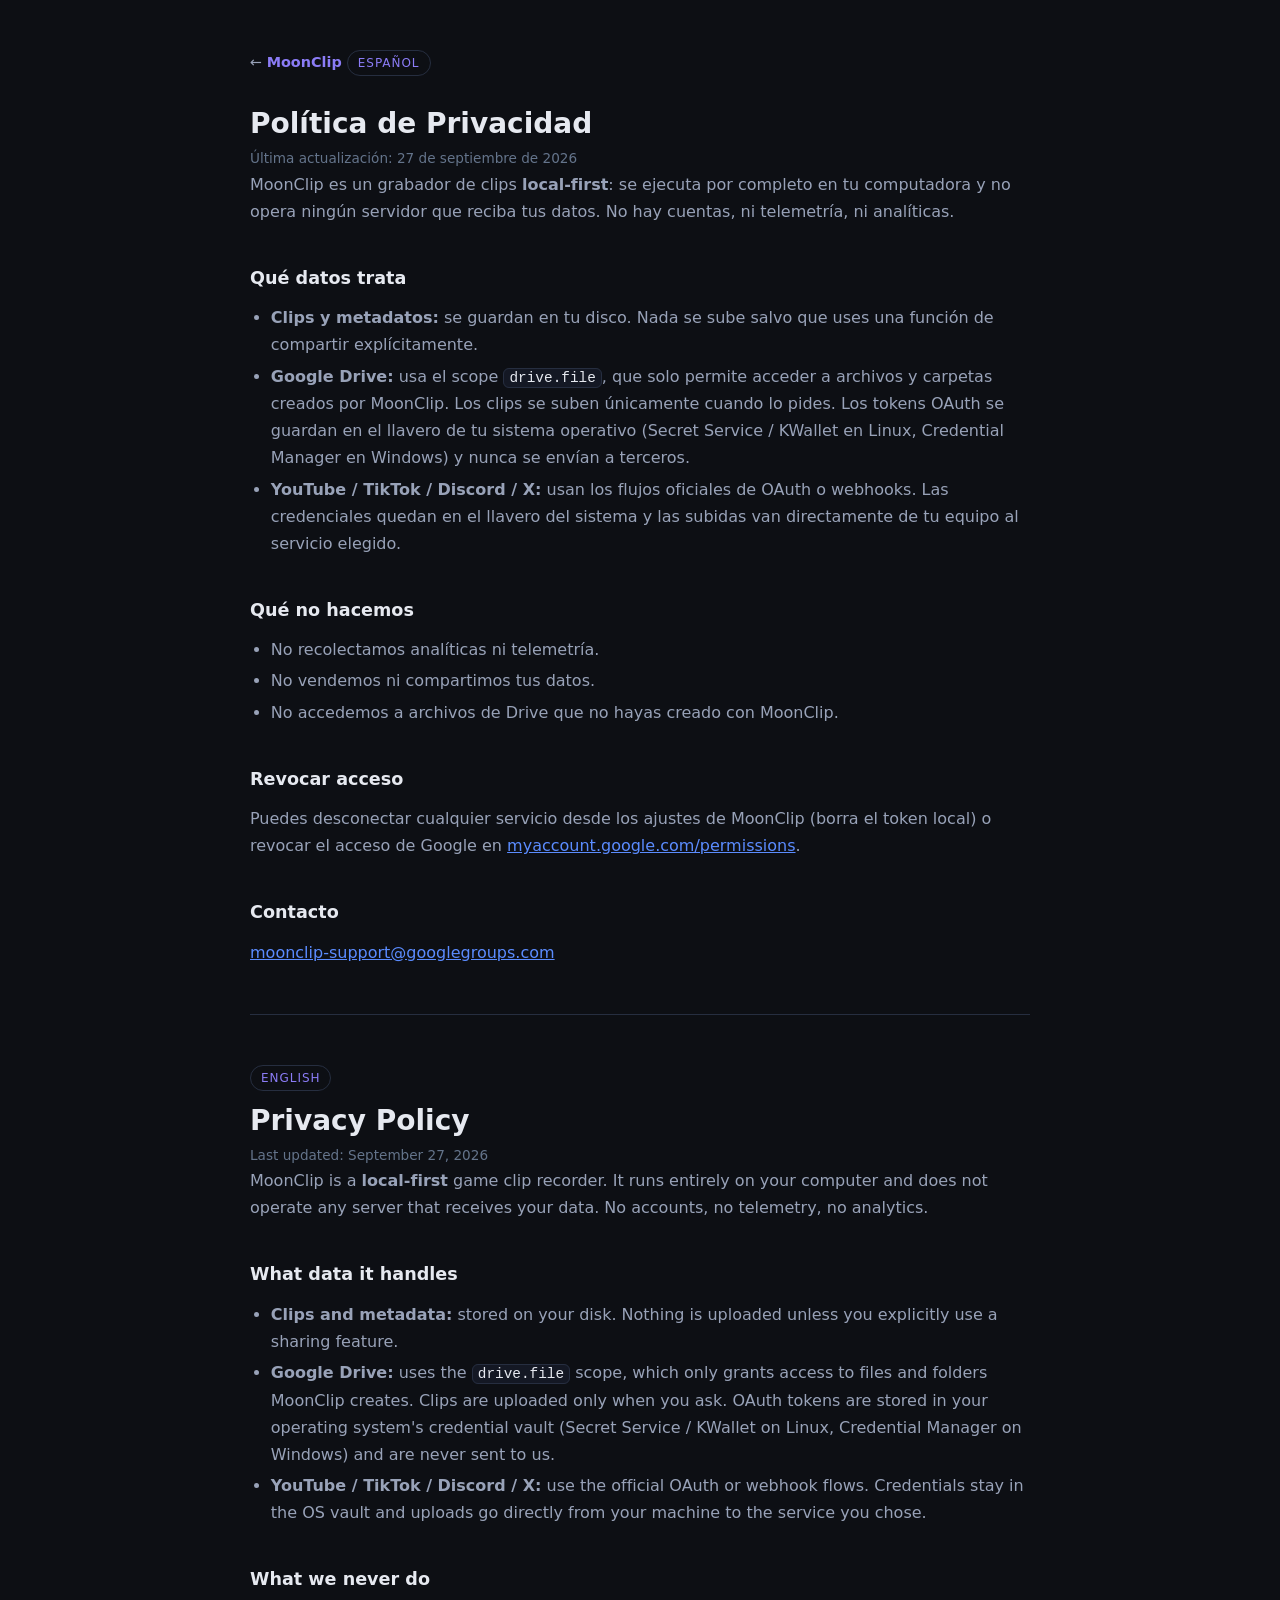
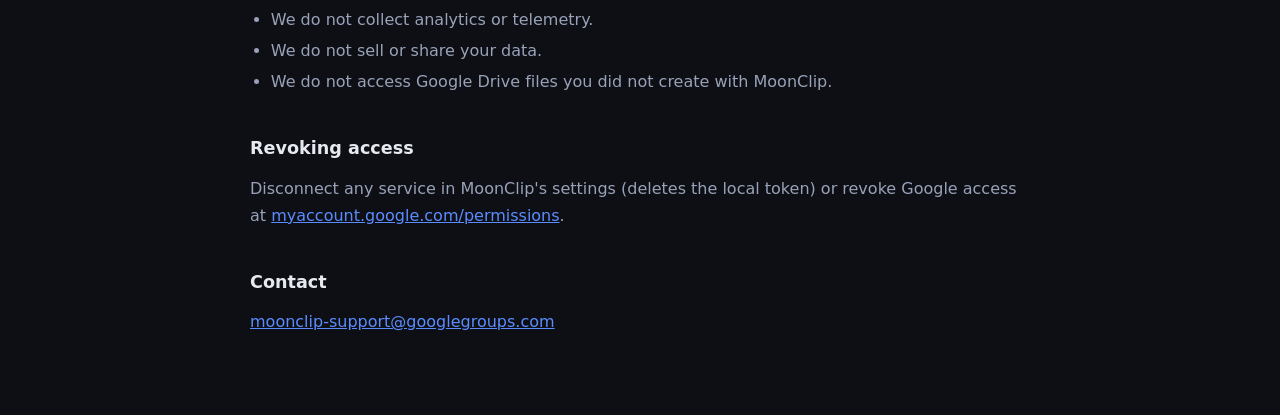
==== privacidad/index.html @ 8f8cb3ee "Politica de privacidad (/privacidad/) + enlace en footer - pagina bilingue ES/EN para el requisito d" ====
<!DOCTYPE html>
<html lang="es">
<head>
  <meta charset="UTF-8">
  <meta name="viewport" content="width=device-width, initial-scale=1.0">
  <title>MoonClip — Política de Privacidad / Privacy Policy</title>
  <meta name="description" content="Política de privacidad de MoonClip: grabador de clips local-first. Sin cuentas, sin telemetría, sin servidores. Privacy policy for MoonClip.">
  <meta name="theme-color" content="#0d0f14">
  <link rel="canonical" href="https://moonclip.souriscg.dev/privacidad/">
  <link rel="icon" type="image/x-icon" href="/assets/images/favicon.ico">
  <style>
    :root {
      --bg: #0d0f14;
      --surface: #141824;
      --border: #262e40;
      --text: #e6e9f0;
      --text-muted: #98a2b8;
      --accent: #8b7cf6;
      --accent-2: #5b8cff;
      --font-sans: system-ui, -apple-system, "Segoe UI", Roboto, "Helvetica Neue", Arial, sans-serif;
    }
    * { box-sizing: border-box; margin: 0; padding: 0; }
    body {
      background: var(--bg);
      color: var(--text);
      font-family: var(--font-sans);
      line-height: 1.7;
      -webkit-font-smoothing: antialiased;
    }
    main { max-width: 820px; margin: 0 auto; padding: 48px 20px 80px; }
    .back {
      display: inline-block;
      margin-bottom: 32px;
      color: var(--text-muted);
      text-decoration: none;
      font-size: 0.9rem;
    }
    .back:hover { color: var(--text); }
    .back strong { color: var(--accent); }
    h1 { font-size: 1.75rem; line-height: 1.25; margin-bottom: 6px; }
    h2 { font-size: 1.1rem; margin: 2.2em 0 0.6em; color: var(--text); }
    h3 { font-size: 1rem; margin: 1.6em 0 0.4em; color: var(--text-muted); text-transform: uppercase; letter-spacing: 0.04em; }
    p, li { color: var(--text-muted); }
    ul { padding-left: 1.3em; margin: 0.4em 0; }
    li { margin: 0.25em 0; }
    a { color: var(--accent-2); }
    code {
      font-family: ui-monospace, SFMono-Regular, Consolas, monospace;
      font-size: 0.9em;
      background: var(--surface);
      border: 1px solid var(--border);
      border-radius: 6px;
      padding: 1px 5px;
      color: var(--text);
    }
    .muted { font-size: 0.85rem; color: #64748b; }
    hr { border: none; border-top: 1px solid var(--border); margin: 3em 0; }
    .lang-label {
      display: inline-block;
      font-size: 0.75rem;
      letter-spacing: 0.08em;
      text-transform: uppercase;
      color: var(--accent);
      border: 1px solid var(--border);
      border-radius: 999px;
      padding: 2px 10px;
      margin-bottom: 12px;
    }
  </style>
</head>
<body>
<main>
  <a class="back" href="/">← <strong>MoonClip</strong></a>

  <span class="lang-label">Español</span>
  <h1>Política de Privacidad</h1>
  <p class="muted">Última actualización: 27 de septiembre de 2026</p>

  <p>MoonClip es un grabador de clips <strong>local-first</strong>: se ejecuta por completo en tu
  computadora y no opera ningún servidor que reciba tus datos. No hay cuentas, ni telemetría,
  ni analíticas.</p>

  <h2>Qué datos trata</h2>
  <ul>
    <li><strong>Clips y metadatos:</strong> se guardan en tu disco. Nada se sube salvo que uses
    una función de compartir explícitamente.</li>
    <li><strong>Google Drive:</strong> usa el scope <code>drive.file</code>, que solo permite
    acceder a archivos y carpetas creados por MoonClip. Los clips se suben únicamente cuando lo
    pides. Los tokens OAuth se guardan en el llavero de tu sistema operativo (Secret Service /
    KWallet en Linux, Credential Manager en Windows) y nunca se envían a terceros.</li>
    <li><strong>YouTube / TikTok / Discord / X:</strong> usan los flujos oficiales de OAuth o
    webhooks. Las credenciales quedan en el llavero del sistema y las subidas van directamente de
    tu equipo al servicio elegido.</li>
  </ul>

  <h2>Qué no hacemos</h2>
  <ul>
    <li>No recolectamos analíticas ni telemetría.</li>
    <li>No vendemos ni compartimos tus datos.</li>
    <li>No accedemos a archivos de Drive que no hayas creado con MoonClip.</li>
  </ul>

  <h2>Revocar acceso</h2>
  <p>Puedes desconectar cualquier servicio desde los ajustes de MoonClip (borra el token local) o
  revocar el acceso de Google en
  <a href="https://myaccount.google.com/permissions">myaccount.google.com/permissions</a>.</p>

  <h2>Contacto</h2>
  <p><a href="mailto:moonclip-support@googlegroups.com">moonclip-support@googlegroups.com</a></p>

  <hr>

  <span class="lang-label">English</span>
  <h1>Privacy Policy</h1>
  <p class="muted">Last updated: September 27, 2026</p>

  <p>MoonClip is a <strong>local-first</strong> game clip recorder. It runs entirely on your
  computer and does not operate any server that receives your data. No accounts, no telemetry,
  no analytics.</p>

  <h2>What data it handles</h2>
  <ul>
    <li><strong>Clips and metadata:</strong> stored on your disk. Nothing is uploaded unless you
    explicitly use a sharing feature.</li>
    <li><strong>Google Drive:</strong> uses the <code>drive.file</code> scope, which only grants
    access to files and folders MoonClip creates. Clips are uploaded only when you ask. OAuth
    tokens are stored in your operating system's credential vault (Secret Service / KWallet on
    Linux, Credential Manager on Windows) and are never sent to us.</li>
    <li><strong>YouTube / TikTok / Discord / X:</strong> use the official OAuth or webhook flows.
    Credentials stay in the OS vault and uploads go directly from your machine to the service you
    chose.</li>
  </ul>

  <h2>What we never do</h2>
  <ul>
    <li>We do not collect analytics or telemetry.</li>
    <li>We do not sell or share your data.</li>
    <li>We do not access Google Drive files you did not create with MoonClip.</li>
  </ul>

  <h2>Revoking access</h2>
  <p>Disconnect any service in MoonClip's settings (deletes the local token) or revoke Google
  access at
  <a href="https://myaccount.google.com/permissions">myaccount.google.com/permissions</a>.</p>

  <h2>Contact</h2>
  <p><a href="mailto:moonclip-support@googlegroups.com">moonclip-support@googlegroups.com</a></p>
</main>
</body>
</html>
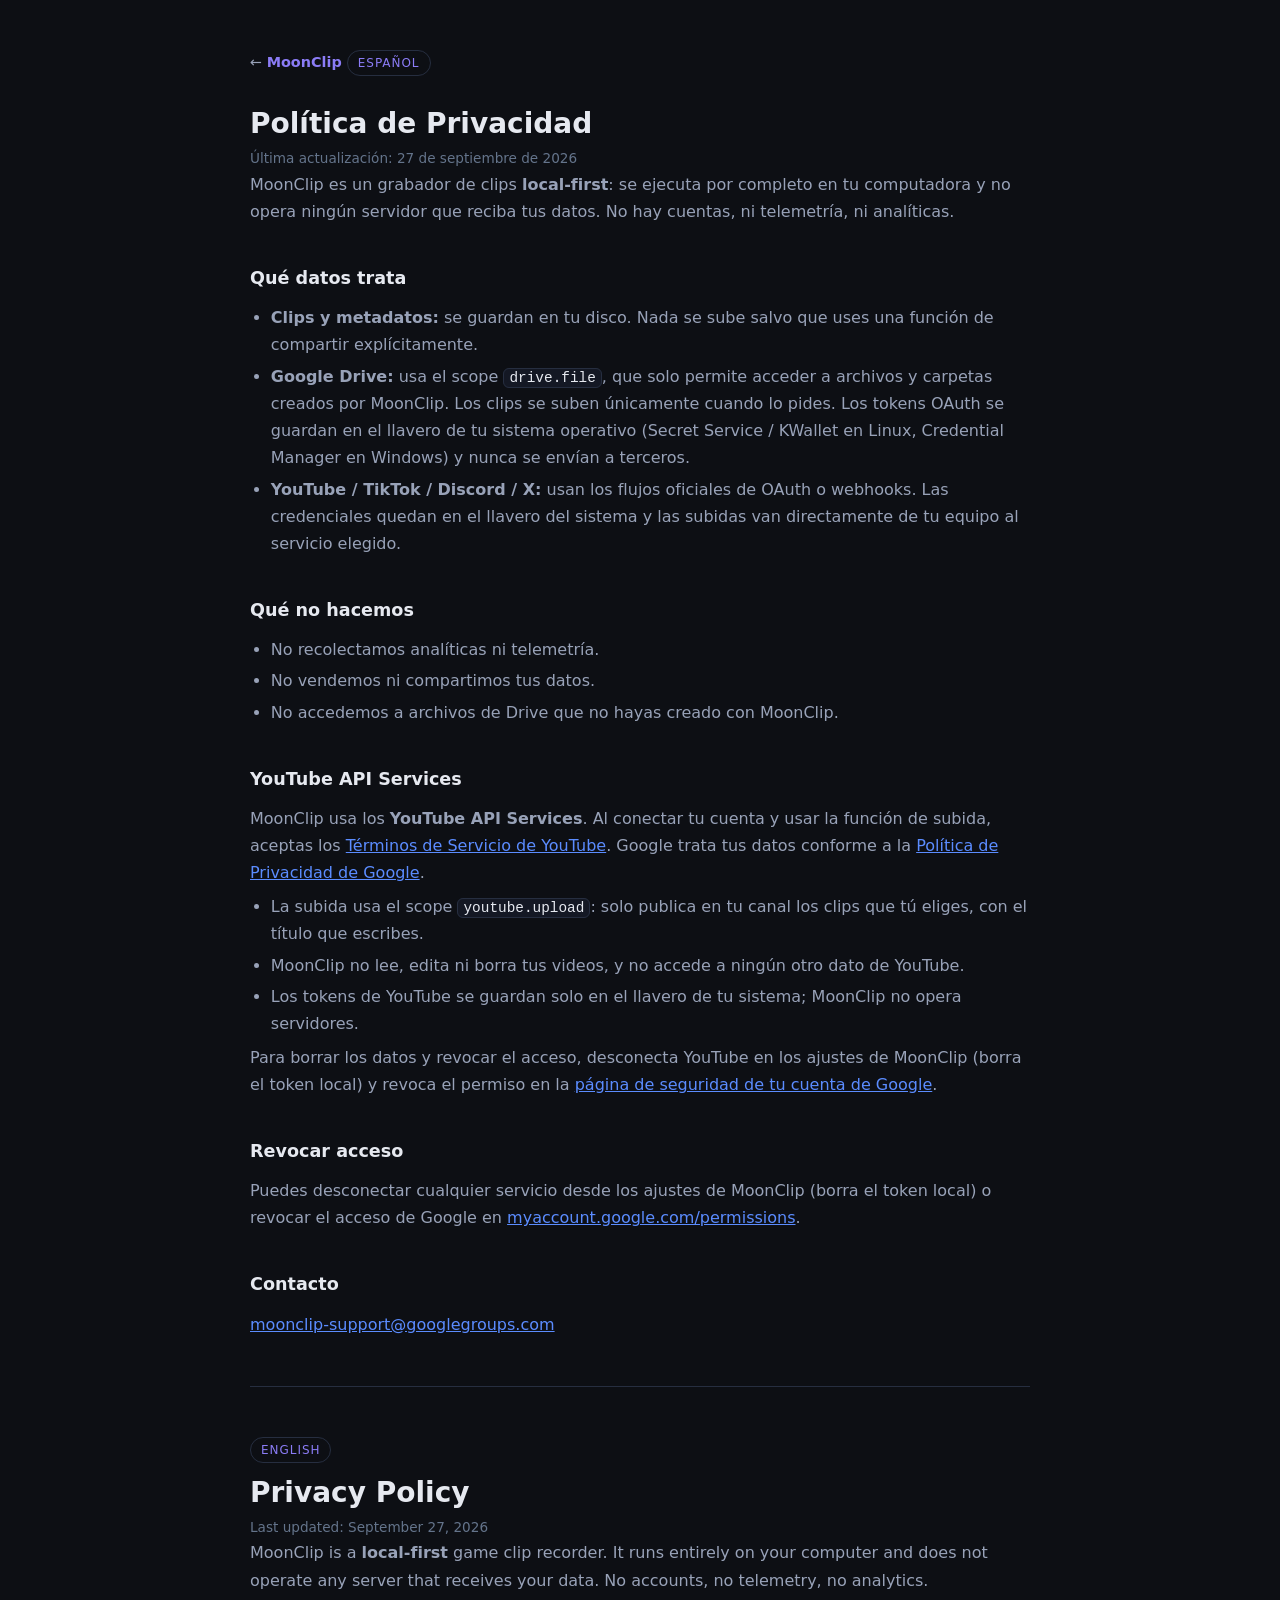
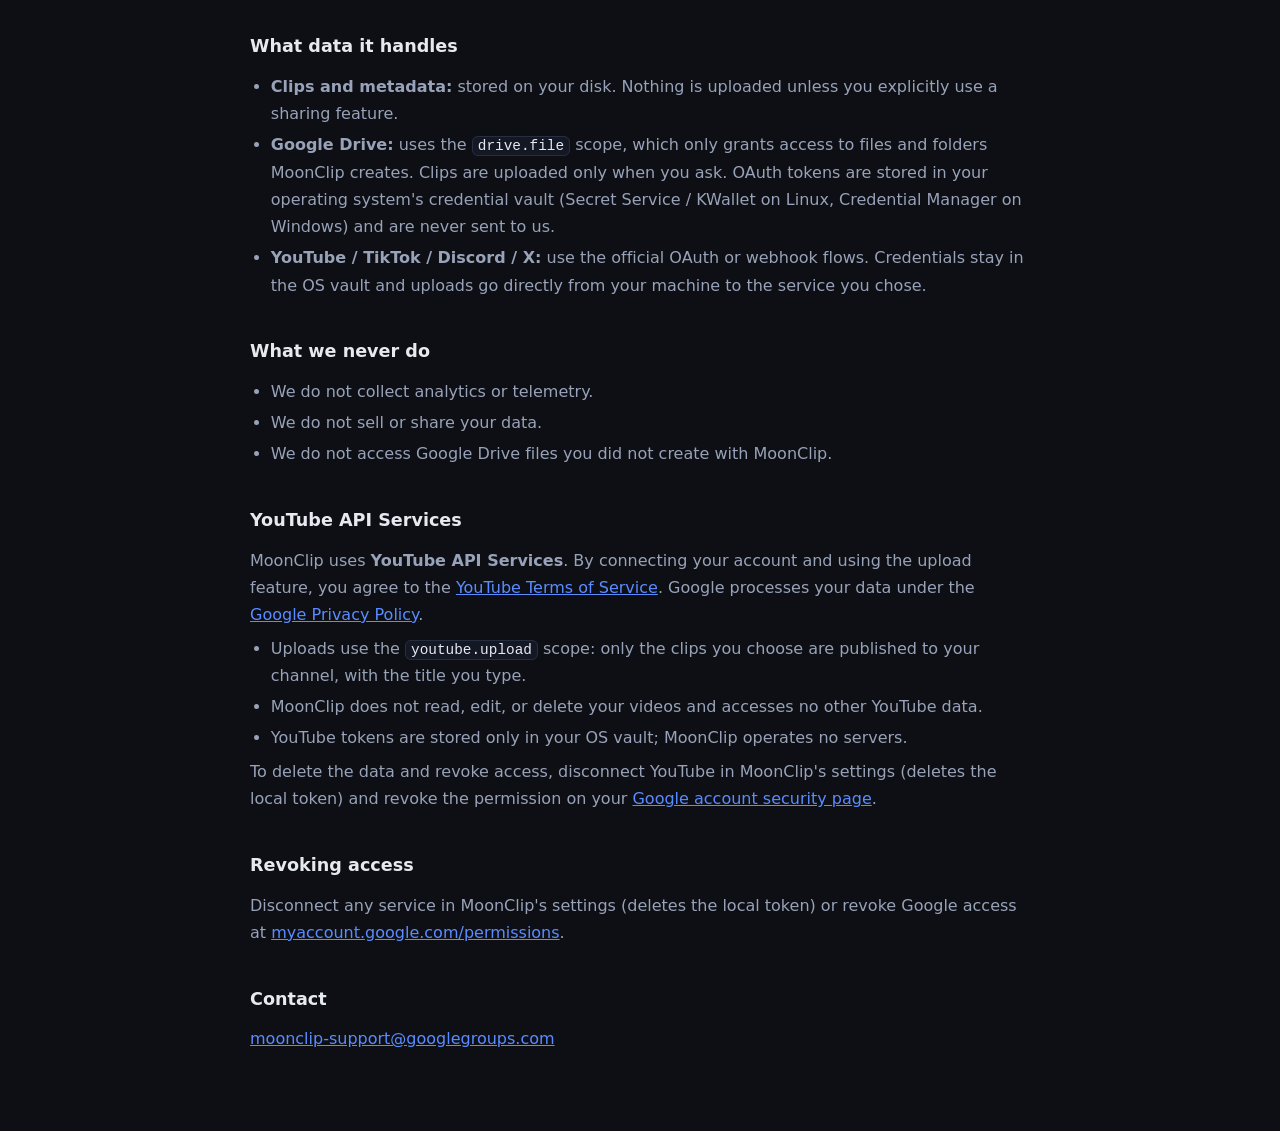
==== commit 97110439: "Privacidad: seccion YouTube API Services (ES/EN) Requisito de la auditoria de YouTube: declarar el u" ====
--- a/privacidad/index.html
+++ b/privacidad/index.html
@@ -100,6 +100,24 @@
     <li>No accedemos a archivos de Drive que no hayas creado con MoonClip.</li>
   </ul>
 
+  <h2>YouTube API Services</h2>
+  <p>MoonClip usa los <strong>YouTube API Services</strong>. Al conectar tu cuenta y usar la
+  función de subida, aceptas los
+  <a href="https://www.youtube.com/t/terms">Términos de Servicio de YouTube</a>. Google trata tus
+  datos conforme a la
+  <a href="https://policies.google.com/privacy">Política de Privacidad de Google</a>.</p>
+  <ul>
+    <li>La subida usa el scope <code>youtube.upload</code>: solo publica en tu canal los clips
+    que tú eliges, con el título que escribes.</li>
+    <li>MoonClip no lee, edita ni borra tus videos, y no accede a ningún otro dato de YouTube.</li>
+    <li>Los tokens de YouTube se guardan solo en el llavero de tu sistema; MoonClip no opera
+    servidores.</li>
+  </ul>
+  <p>Para borrar los datos y revocar el acceso, desconecta YouTube en los ajustes de MoonClip
+  (borra el token local) y revoca el permiso en la
+  <a href="https://myaccount.google.com/permissions">página de seguridad de tu cuenta de
+  Google</a>.</p>
+
   <h2>Revocar acceso</h2>
   <p>Puedes desconectar cualquier servicio desde los ajustes de MoonClip (borra el token local) o
   revocar el acceso de Google en
@@ -138,6 +156,23 @@
     <li>We do not access Google Drive files you did not create with MoonClip.</li>
   </ul>
 
+  <h2>YouTube API Services</h2>
+  <p>MoonClip uses <strong>YouTube API Services</strong>. By connecting your account and using
+  the upload feature, you agree to the
+  <a href="https://www.youtube.com/t/terms">YouTube Terms of Service</a>. Google processes your
+  data under the
+  <a href="https://policies.google.com/privacy">Google Privacy Policy</a>.</p>
+  <ul>
+    <li>Uploads use the <code>youtube.upload</code> scope: only the clips you choose are
+    published to your channel, with the title you type.</li>
+    <li>MoonClip does not read, edit, or delete your videos and accesses no other YouTube
+    data.</li>
+    <li>YouTube tokens are stored only in your OS vault; MoonClip operates no servers.</li>
+  </ul>
+  <p>To delete the data and revoke access, disconnect YouTube in MoonClip's settings (deletes
+  the local token) and revoke the permission on your
+  <a href="https://myaccount.google.com/permissions">Google account security page</a>.</p>
+
   <h2>Revoking access</h2>
   <p>Disconnect any service in MoonClip's settings (deletes the local token) or revoke Google
   access at
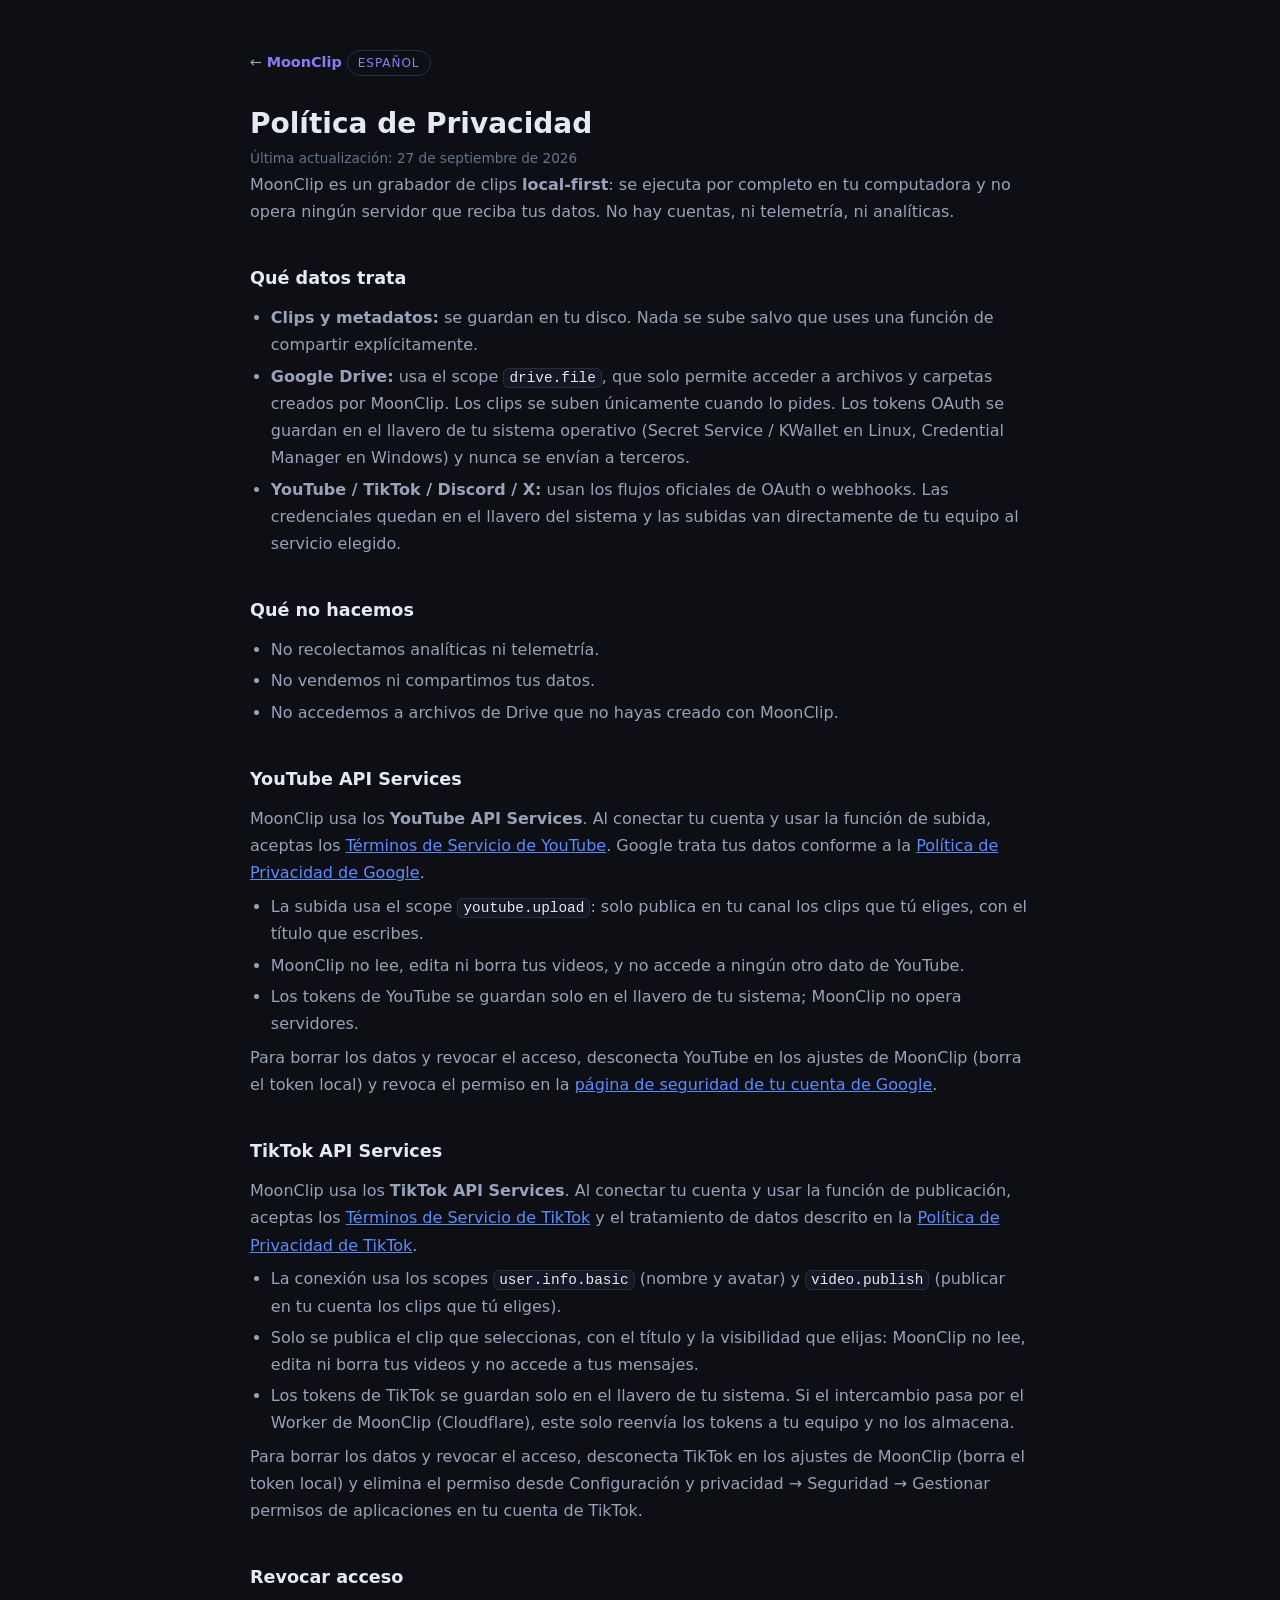
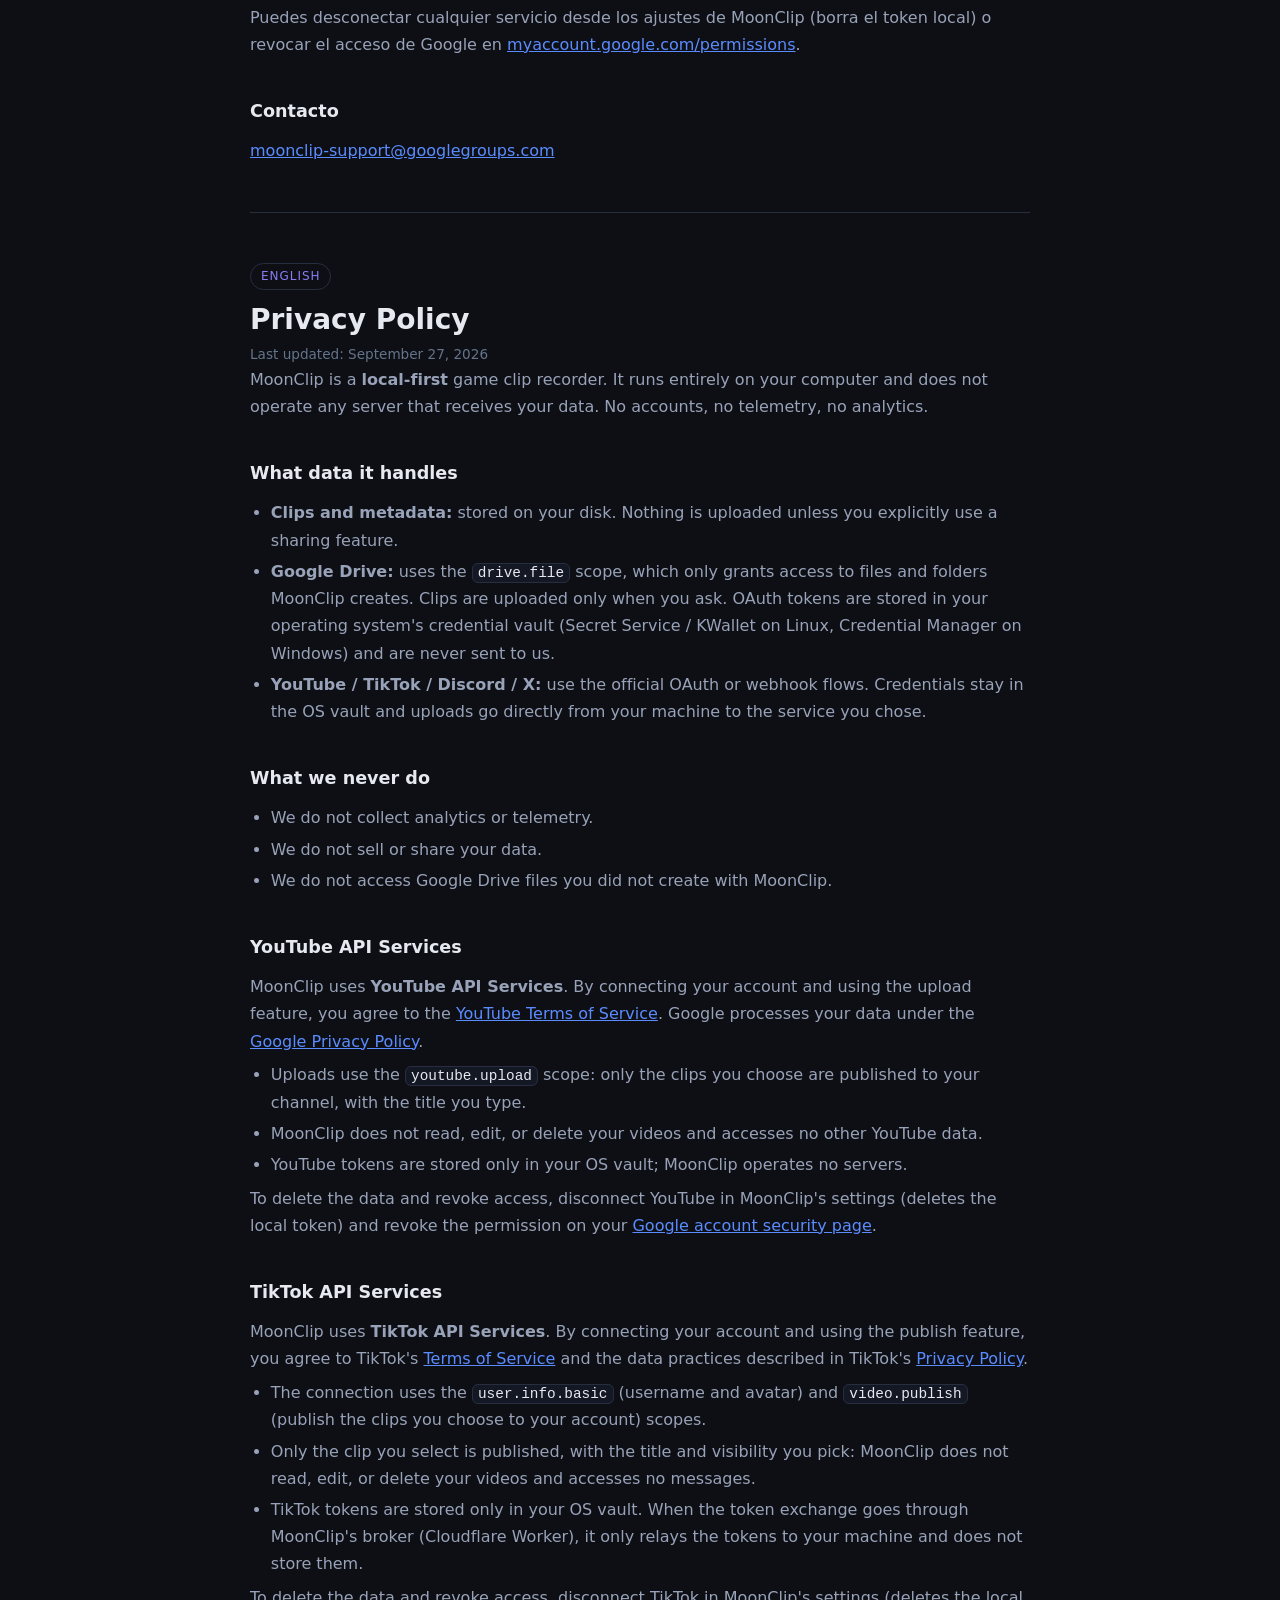
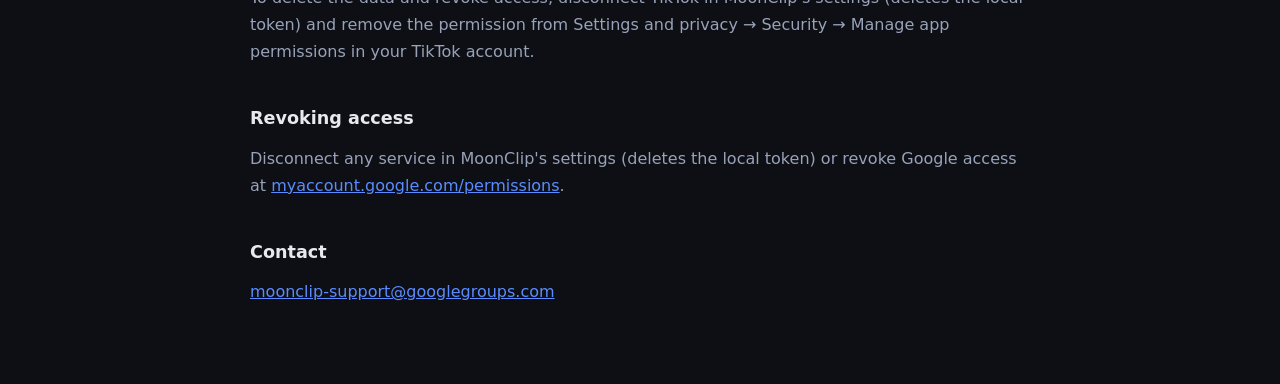
==== commit a47a09b0: "Terminos (/terminos/), verificacion TikTok y seccion TikTok API en privacidad" ====
--- a/privacidad/index.html
+++ b/privacidad/index.html
@@ -6,6 +6,7 @@
   <title>MoonClip — Política de Privacidad / Privacy Policy</title>
   <meta name="description" content="Política de privacidad de MoonClip: grabador de clips local-first. Sin cuentas, sin telemetría, sin servidores. Privacy policy for MoonClip.">
   <meta name="theme-color" content="#0d0f14">
+  <meta name="tiktok-developers-site-verification" content="mCPTLgzGtHUaBfZ0NHZgcjhAt7h0vdTw">
   <link rel="canonical" href="https://moonclip.souriscg.dev/privacidad/">
   <link rel="icon" type="image/x-icon" href="/assets/images/favicon.ico">
   <style>
@@ -118,6 +119,25 @@
   <a href="https://myaccount.google.com/permissions">página de seguridad de tu cuenta de
   Google</a>.</p>
 
+  <h2>TikTok API Services</h2>
+  <p>MoonClip usa los <strong>TikTok API Services</strong>. Al conectar tu cuenta y usar la
+  función de publicación, aceptas los
+  <a href="https://www.tiktok.com/legal/terms-of-service">Términos de Servicio de TikTok</a> y el
+  tratamiento de datos descrito en la
+  <a href="https://www.tiktok.com/legal/privacy-policy">Política de Privacidad de TikTok</a>.</p>
+  <ul>
+    <li>La conexión usa los scopes <code>user.info.basic</code> (nombre y avatar) y
+    <code>video.publish</code> (publicar en tu cuenta los clips que tú eliges).</li>
+    <li>Solo se publica el clip que seleccionas, con el título y la visibilidad que elijas:
+    MoonClip no lee, edita ni borra tus videos y no accede a tus mensajes.</li>
+    <li>Los tokens de TikTok se guardan solo en el llavero de tu sistema. Si el intercambio pasa
+    por el Worker de MoonClip (Cloudflare), este solo reenvía los tokens a tu equipo y no los
+    almacena.</li>
+  </ul>
+  <p>Para borrar los datos y revocar el acceso, desconecta TikTok en los ajustes de MoonClip
+  (borra el token local) y elimina el permiso desde Configuración y privacidad → Seguridad →
+  Gestionar permisos de aplicaciones en tu cuenta de TikTok.</p>
+
   <h2>Revocar acceso</h2>
   <p>Puedes desconectar cualquier servicio desde los ajustes de MoonClip (borra el token local) o
   revocar el acceso de Google en
@@ -173,6 +193,25 @@
   the local token) and revoke the permission on your
   <a href="https://myaccount.google.com/permissions">Google account security page</a>.</p>
 
+  <h2>TikTok API Services</h2>
+  <p>MoonClip uses <strong>TikTok API Services</strong>. By connecting your account and using
+  the publish feature, you agree to TikTok's
+  <a href="https://www.tiktok.com/legal/terms-of-service">Terms of Service</a> and the data
+  practices described in TikTok's
+  <a href="https://www.tiktok.com/legal/privacy-policy">Privacy Policy</a>.</p>
+  <ul>
+    <li>The connection uses the <code>user.info.basic</code> (username and avatar) and
+    <code>video.publish</code> (publish the clips you choose to your account) scopes.</li>
+    <li>Only the clip you select is published, with the title and visibility you pick: MoonClip
+    does not read, edit, or delete your videos and accesses no messages.</li>
+    <li>TikTok tokens are stored only in your OS vault. When the token exchange goes through
+    MoonClip's broker (Cloudflare Worker), it only relays the tokens to your machine and does
+    not store them.</li>
+  </ul>
+  <p>To delete the data and revoke access, disconnect TikTok in MoonClip's settings (deletes the
+  local token) and remove the permission from Settings and privacy → Security → Manage app
+  permissions in your TikTok account.</p>
+
   <h2>Revoking access</h2>
   <p>Disconnect any service in MoonClip's settings (deletes the local token) or revoke Google
   access at
